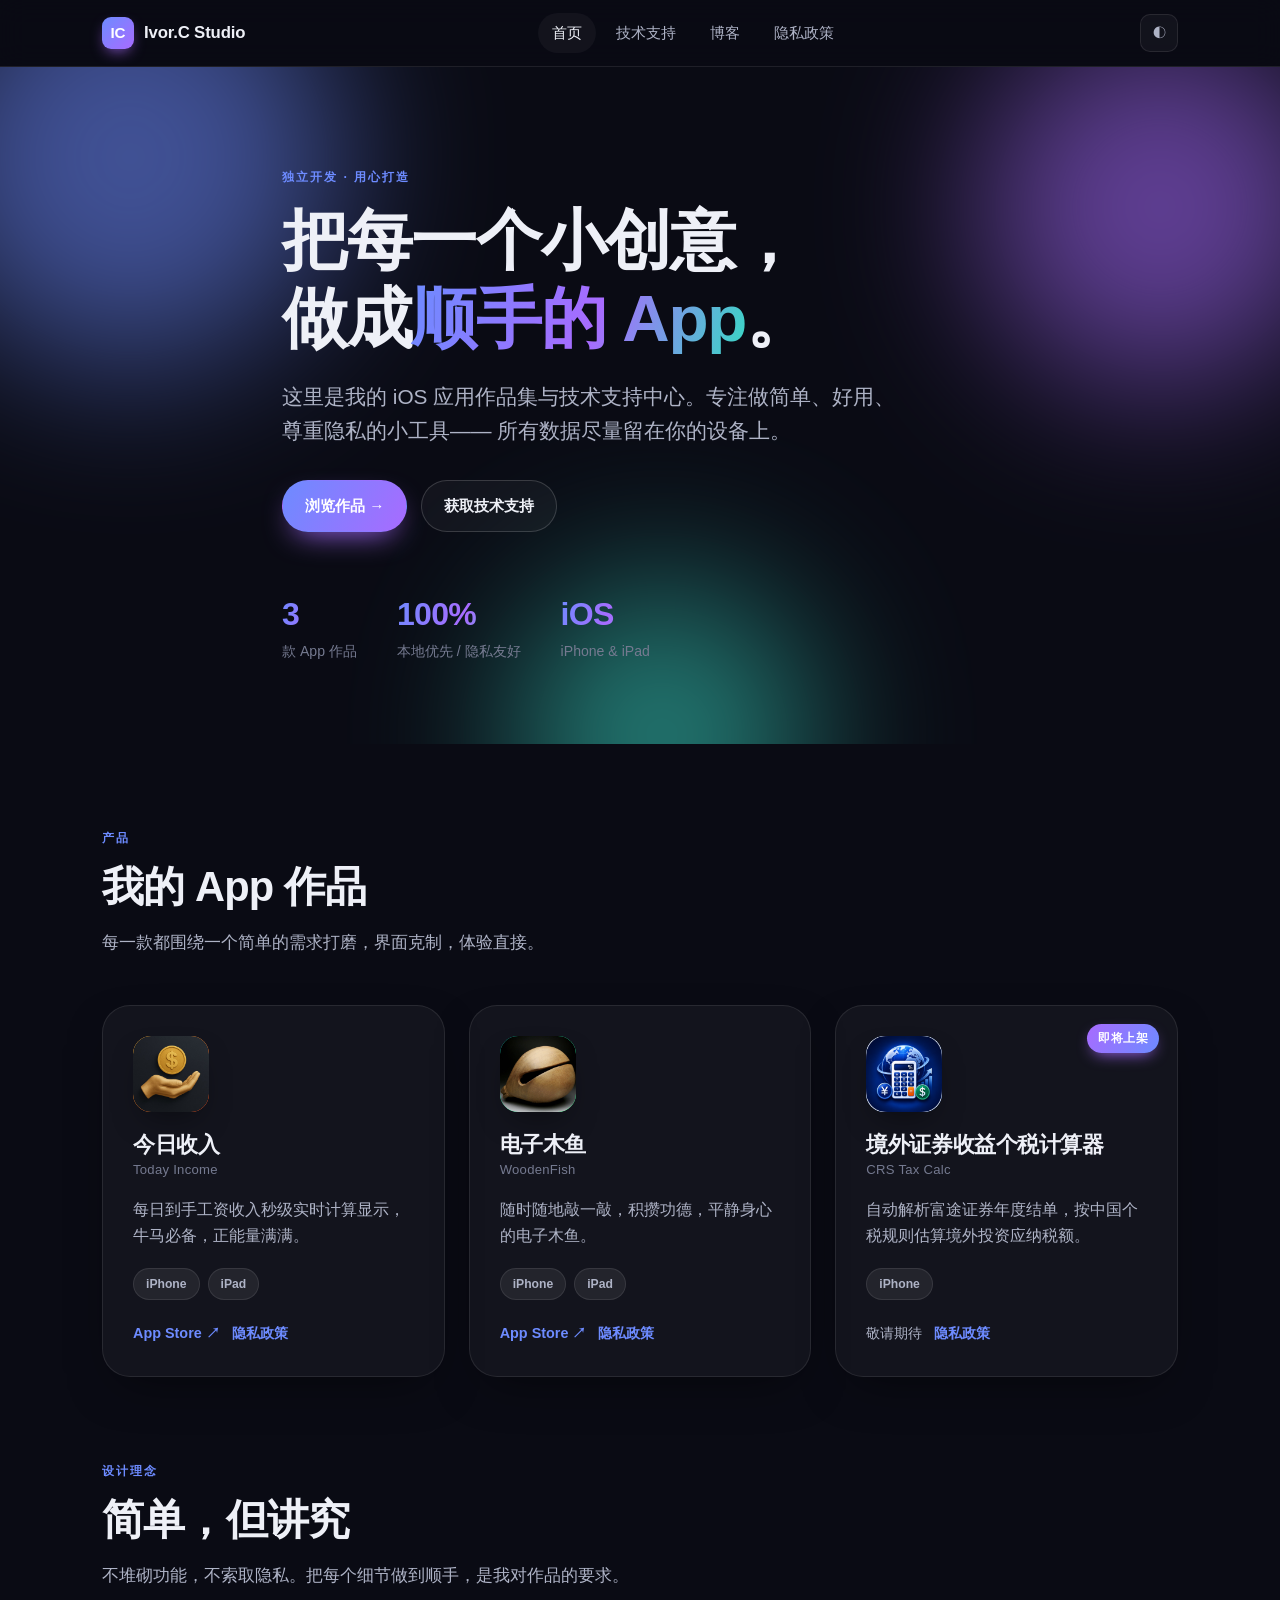
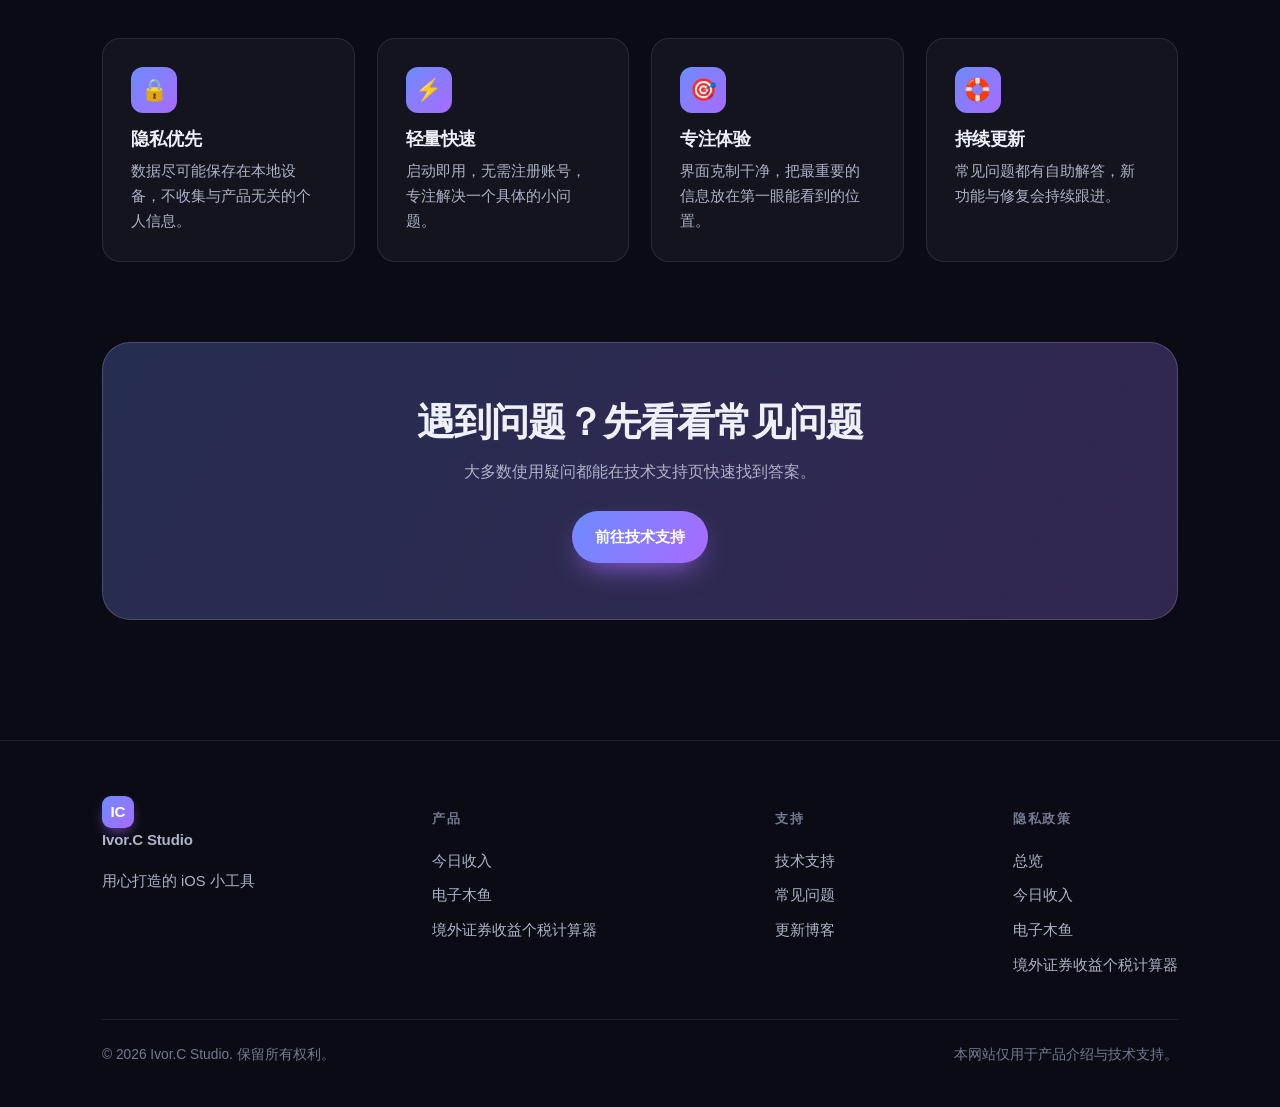
==== web-blog/index.html @ ad6deb75 "Restructure into user site: move blog to /web-blog, add root landing - Move the product/support site" ====
<!DOCTYPE html>
<html lang="zh-CN">
<head>
  <meta charset="UTF-8" />
  <meta name="viewport" content="width=device-width, initial-scale=1.0" />
  <title>Ivor.C Studio · iOS App 作品集与技术支持</title>
  <meta name="description" content="独立开发的 iOS 小工具作品集，提供产品介绍、技术支持与隐私政策。" />
  <link rel="stylesheet" href="css/styles.css" />
</head>
<body data-page="home">
  <div id="site-header"></div>

  <!-- HERO -->
  <section class="hero">
    <div class="hero-blob b1"></div>
    <div class="hero-blob b2"></div>
    <div class="hero-blob b3"></div>
    <div class="container hero-inner">
      <span class="eyebrow">独立开发 · 用心打造</span>
      <h1>把每一个小创意，<br />做成<span class="gradient-text">顺手的 App</span>。</h1>
      <p class="lead">
        这里是我的 iOS 应用作品集与技术支持中心。专注做简单、好用、尊重隐私的小工具——
        所有数据尽量留在你的设备上。
      </p>
      <div class="hero-actions">
        <a class="btn btn-primary" href="#products">浏览作品 →</a>
        <a class="btn btn-ghost" href="support.html">获取技术支持</a>
      </div>
      <div class="hero-stats">
        <div class="stat"><div class="num gradient-text">3</div><div class="label">款 App 作品</div></div>
        <div class="stat"><div class="num gradient-text">100%</div><div class="label">本地优先 / 隐私友好</div></div>
        <div class="stat"><div class="num gradient-text">iOS</div><div class="label">iPhone & iPad</div></div>
      </div>
    </div>
  </section>

  <!-- PRODUCTS -->
  <section class="section" id="products">
    <div class="container">
      <div class="section-head reveal">
        <span class="eyebrow">产品</span>
        <h2>我的 App 作品</h2>
        <p>每一款都围绕一个简单的需求打磨，界面克制，体验直接。</p>
      </div>
      <div class="product-grid" id="product-grid"></div>
    </div>
  </section>

  <!-- WHY / FEATURES -->
  <section class="section" style="padding-top:0">
    <div class="container">
      <div class="section-head reveal">
        <span class="eyebrow">设计理念</span>
        <h2>简单，但讲究</h2>
        <p>不堆砌功能，不索取隐私。把每个细节做到顺手，是我对作品的要求。</p>
      </div>
      <div class="feature-grid">
        <div class="feature reveal">
          <div class="f-icon">🔒</div>
          <h3>隐私优先</h3>
          <p>数据尽可能保存在本地设备，不收集与产品无关的个人信息。</p>
        </div>
        <div class="feature reveal">
          <div class="f-icon">⚡️</div>
          <h3>轻量快速</h3>
          <p>启动即用，无需注册账号，专注解决一个具体的小问题。</p>
        </div>
        <div class="feature reveal">
          <div class="f-icon">🎯</div>
          <h3>专注体验</h3>
          <p>界面克制干净，把最重要的信息放在第一眼能看到的位置。</p>
        </div>
        <div class="feature reveal">
          <div class="f-icon">🛟</div>
          <h3>持续更新</h3>
          <p>常见问题都有自助解答，新功能与修复会持续跟进。</p>
        </div>
      </div>
    </div>
  </section>

  <!-- CTA -->
  <section class="section" style="padding-top:0">
    <div class="container">
      <div class="cta-band reveal">
        <h2>遇到问题？先看看常见问题</h2>
        <p>大多数使用疑问都能在技术支持页快速找到答案。</p>
        <a class="btn btn-primary" href="support.html">前往技术支持</a>
      </div>
    </div>
  </section>

  <div id="site-footer"></div>
  <script src="js/main.js"></script>
</body>
</html>
---- web-blog/css/styles.css ----
/* ============================================================
   Design System — tokens
   ============================================================ */
:root {
  /* Brand accents */
  --accent: #6d8bff;
  --accent-2: #a86bff;
  --accent-3: #38d9c4;

  /* Surfaces (dark theme) */
  --bg: #0a0b14;
  --bg-soft: #11131f;
  --surface: rgba(255, 255, 255, 0.04);
  --surface-strong: rgba(255, 255, 255, 0.07);
  --border: rgba(255, 255, 255, 0.09);
  --border-strong: rgba(255, 255, 255, 0.16);

  /* Text */
  --text: #eef0f7;
  --text-soft: #aeb3c6;
  --text-faint: #757a90;

  /* Layout */
  --maxw: 1120px;
  --radius: 18px;
  --radius-lg: 28px;
  --shadow: 0 18px 50px -20px rgba(0, 0, 0, 0.6);

  --font-sans: -apple-system, BlinkMacSystemFont, "Segoe UI", "PingFang SC",
    "Hiragino Sans GB", "Microsoft YaHei", Roboto, Helvetica, Arial, sans-serif;
}

[data-theme="light"] {
  --bg: #f6f7fb;
  --bg-soft: #ffffff;
  --surface: rgba(15, 18, 40, 0.03);
  --surface-strong: rgba(15, 18, 40, 0.05);
  --border: rgba(15, 18, 40, 0.1);
  --border-strong: rgba(15, 18, 40, 0.18);
  --text: #14172a;
  --text-soft: #4a4f63;
  --text-faint: #82869a;
  --shadow: 0 18px 50px -24px rgba(20, 23, 42, 0.28);
}

/* ============================================================
   Reset / base
   ============================================================ */
*,
*::before,
*::after { box-sizing: border-box; }

html { scroll-behavior: smooth; -webkit-text-size-adjust: 100%; }

body {
  margin: 0;
  font-family: var(--font-sans);
  background: var(--bg);
  color: var(--text);
  line-height: 1.65;
  -webkit-font-smoothing: antialiased;
  text-rendering: optimizeLegibility;
  overflow-x: hidden;
}

a { color: inherit; text-decoration: none; }
img { max-width: 100%; display: block; }
ul { margin: 0; padding: 0; list-style: none; }

h1, h2, h3 { line-height: 1.2; letter-spacing: -0.02em; margin: 0; }

.container {
  width: 100%;
  max-width: var(--maxw);
  margin-inline: auto;
  padding-inline: 22px;
}

.eyebrow {
  display: inline-block;
  font-size: 0.78rem;
  font-weight: 600;
  letter-spacing: 0.16em;
  text-transform: uppercase;
  color: var(--accent);
  margin-bottom: 14px;
}

.muted { color: var(--text-soft); }

.gradient-text {
  background: linear-gradient(110deg, var(--accent), var(--accent-2) 55%, var(--accent-3));
  -webkit-background-clip: text;
  background-clip: text;
  -webkit-text-fill-color: transparent;
}

/* ============================================================
   Buttons
   ============================================================ */
.btn {
  display: inline-flex;
  align-items: center;
  gap: 8px;
  padding: 12px 22px;
  border-radius: 999px;
  font-weight: 600;
  font-size: 0.95rem;
  border: 1px solid transparent;
  cursor: pointer;
  transition: transform 0.18s ease, box-shadow 0.18s ease, background 0.18s ease,
    border-color 0.18s ease;
}
.btn:active { transform: translateY(1px); }

.btn-primary {
  color: #fff;
  background: linear-gradient(120deg, var(--accent), var(--accent-2));
  box-shadow: 0 12px 30px -12px var(--accent-2);
}
.btn-primary:hover { transform: translateY(-2px); box-shadow: 0 16px 36px -12px var(--accent-2); }

.btn-ghost {
  color: var(--text);
  background: var(--surface);
  border-color: var(--border-strong);
}
.btn-ghost:hover { background: var(--surface-strong); border-color: var(--accent); }

/* ============================================================
   Header / nav
   ============================================================ */
.site-header {
  position: sticky;
  top: 0;
  z-index: 50;
  backdrop-filter: blur(14px);
  -webkit-backdrop-filter: blur(14px);
  background: color-mix(in srgb, var(--bg) 72%, transparent);
  border-bottom: 1px solid var(--border);
}
.nav {
  display: flex;
  align-items: center;
  justify-content: space-between;
  height: 66px;
}
.brand {
  display: flex;
  align-items: center;
  gap: 10px;
  font-weight: 700;
  font-size: 1.05rem;
  letter-spacing: -0.01em;
}
.brand-mark {
  width: 32px;
  height: 32px;
  border-radius: 9px;
  background: linear-gradient(135deg, var(--accent), var(--accent-2));
  display: grid;
  place-items: center;
  color: #fff;
  font-weight: 800;
  font-size: 0.95rem;
  box-shadow: 0 6px 16px -6px var(--accent-2);
}
.nav-links {
  display: flex;
  align-items: center;
  gap: 6px;
}
.nav-links a {
  padding: 8px 14px;
  border-radius: 999px;
  color: var(--text-soft);
  font-size: 0.92rem;
  font-weight: 500;
  transition: color 0.15s ease, background 0.15s ease;
}
.nav-links a:hover,
.nav-links a.active { color: var(--text); background: var(--surface); }

.nav-actions { display: flex; align-items: center; gap: 10px; }

.icon-btn {
  width: 38px;
  height: 38px;
  display: grid;
  place-items: center;
  border-radius: 10px;
  background: var(--surface);
  border: 1px solid var(--border);
  color: var(--text-soft);
  cursor: pointer;
  transition: color 0.15s ease, border-color 0.15s ease;
}
.icon-btn:hover { color: var(--text); border-color: var(--border-strong); }

.nav-toggle { display: none; }

/* ============================================================
   Hero
   ============================================================ */
.hero {
  position: relative;
  padding: 96px 0 80px;
  overflow: hidden;
}
.hero-blob {
  position: absolute;
  border-radius: 50%;
  filter: blur(80px);
  opacity: 0.55;
  z-index: 0;
  animation: float 14s ease-in-out infinite;
}
.hero-blob.b1 { width: 420px; height: 420px; background: var(--accent); top: -120px; left: -80px; }
.hero-blob.b2 { width: 360px; height: 360px; background: var(--accent-2); top: -40px; right: -60px; animation-delay: -4s; }
.hero-blob.b3 { width: 300px; height: 300px; background: var(--accent-3); bottom: -140px; left: 40%; animation-delay: -8s; }

@keyframes float {
  0%, 100% { transform: translate(0, 0) scale(1); }
  50% { transform: translate(20px, -24px) scale(1.08); }
}

.hero-inner { position: relative; z-index: 1; max-width: 760px; }
.hero h1 {
  font-size: clamp(2.4rem, 6vw, 4.1rem);
  font-weight: 800;
  margin-bottom: 20px;
}
.hero p.lead {
  font-size: clamp(1.05rem, 2.4vw, 1.3rem);
  color: var(--text-soft);
  max-width: 620px;
  margin-bottom: 32px;
}
.hero-actions { display: flex; flex-wrap: wrap; gap: 14px; }

.hero-stats {
  display: flex;
  flex-wrap: wrap;
  gap: 40px;
  margin-top: 56px;
  position: relative;
  z-index: 1;
}
.stat .num { font-size: 2rem; font-weight: 800; letter-spacing: -0.02em; }
.stat .label { color: var(--text-faint); font-size: 0.88rem; }

/* ============================================================
   Sections
   ============================================================ */
.section { padding: 80px 0; }
.section-head { max-width: 640px; margin-bottom: 48px; }
.section-head h2 { font-size: clamp(1.8rem, 4vw, 2.6rem); font-weight: 800; margin-bottom: 14px; }
.section-head p { color: var(--text-soft); font-size: 1.05rem; }

/* ============================================================
   Product cards
   ============================================================ */
.product-grid {
  display: grid;
  grid-template-columns: repeat(auto-fit, minmax(300px, 1fr));
  gap: 24px;
}
.product-card {
  position: relative;
  padding: 30px;
  border-radius: var(--radius-lg);
  background: var(--surface);
  border: 1px solid var(--border);
  box-shadow: var(--shadow);
  overflow: hidden;
  transition: transform 0.25s ease, border-color 0.25s ease;
}
.product-card::before {
  content: "";
  position: absolute;
  inset: 0;
  background: radial-gradient(600px circle at var(--mx, 50%) var(--my, 0%),
    color-mix(in srgb, var(--accent) 16%, transparent), transparent 45%);
  opacity: 0;
  transition: opacity 0.3s ease;
  pointer-events: none;
}
.product-card:hover { transform: translateY(-6px); border-color: var(--border-strong); }
.product-card:hover::before { opacity: 1; }

.app-icon {
  width: 76px;
  height: 76px;
  border-radius: 18px;
  display: grid;
  place-items: center;
  font-size: 2.1rem;
  color: #fff;
  margin-bottom: 20px;
  overflow: hidden;
  box-shadow: 0 14px 30px -12px rgba(0, 0, 0, 0.5);
}
.app-icon img {
  width: 100%;
  height: 100%;
  object-fit: cover;
  border-radius: inherit;
  display: block;
}
.product-card h3 { font-size: 1.35rem; font-weight: 700; margin-bottom: 2px; }
.product-card .en-sub {
  color: var(--text-faint);
  font-size: 0.82rem;
  font-weight: 500;
  letter-spacing: 0.02em;
  margin: 0 0 12px;
}
.product-card .tagline { color: var(--text-soft); margin-bottom: 18px; min-height: 48px; }

.badge-soon {
  position: absolute;
  top: 18px;
  right: 18px;
  z-index: 2;
  font-size: 0.72rem;
  font-weight: 700;
  letter-spacing: 0.04em;
  padding: 5px 11px;
  border-radius: 999px;
  color: #fff;
  background: linear-gradient(120deg, var(--accent-2), var(--accent));
  box-shadow: 0 6px 16px -6px var(--accent-2);
}

.platforms { display: flex; gap: 8px; flex-wrap: wrap; margin-bottom: 22px; }
.pill {
  font-size: 0.76rem;
  font-weight: 600;
  padding: 5px 12px;
  border-radius: 999px;
  background: var(--surface-strong);
  border: 1px solid var(--border);
  color: var(--text-soft);
}
.product-links { display: flex; gap: 12px; align-items: center; }
.product-links a { font-size: 0.9rem; font-weight: 600; color: var(--accent); }
.product-links a:hover { text-decoration: underline; }

/* ============================================================
   Feature grid
   ============================================================ */
.feature-grid {
  display: grid;
  grid-template-columns: repeat(auto-fit, minmax(250px, 1fr));
  gap: 22px;
}
.feature {
  padding: 28px;
  border-radius: var(--radius);
  background: var(--surface);
  border: 1px solid var(--border);
}
.feature .f-icon {
  width: 46px;
  height: 46px;
  border-radius: 12px;
  display: grid;
  place-items: center;
  font-size: 1.35rem;
  background: linear-gradient(135deg, var(--accent), var(--accent-2));
  color: #fff;
  margin-bottom: 16px;
}
.feature h3 { font-size: 1.1rem; margin-bottom: 8px; }
.feature p { color: var(--text-soft); font-size: 0.95rem; margin: 0; }

/* ============================================================
   FAQ / accordion
   ============================================================ */
.faq-list { display: grid; gap: 14px; max-width: 820px; }
.faq-item {
  border: 1px solid var(--border);
  border-radius: var(--radius);
  background: var(--surface);
  overflow: hidden;
}
.faq-q {
  width: 100%;
  text-align: left;
  background: none;
  border: none;
  color: var(--text);
  font-size: 1.02rem;
  font-weight: 600;
  padding: 20px 22px;
  cursor: pointer;
  display: flex;
  justify-content: space-between;
  align-items: center;
  gap: 16px;
  font-family: inherit;
}
.faq-q .chevron { transition: transform 0.25s ease; color: var(--text-faint); }
.faq-item.open .chevron { transform: rotate(180deg); }
.faq-a {
  max-height: 0;
  overflow: hidden;
  transition: max-height 0.3s ease;
  color: var(--text-soft);
}
.faq-a-inner { padding: 0 22px 22px; }
.faq-a a { color: var(--accent); }

/* ============================================================
   Contact / support cards
   ============================================================ */
.support-grid {
  display: grid;
  grid-template-columns: repeat(auto-fit, minmax(260px, 1fr));
  gap: 22px;
  margin-bottom: 56px;
}
.support-card {
  padding: 30px;
  border-radius: var(--radius);
  background: var(--surface);
  border: 1px solid var(--border);
  text-align: center;
}
.support-card .f-icon {
  width: 52px; height: 52px; margin: 0 auto 16px;
  border-radius: 14px; display: grid; place-items: center;
  font-size: 1.5rem; color: #fff;
  background: linear-gradient(135deg, var(--accent), var(--accent-2));
}
.support-card h3 { margin-bottom: 8px; }
.support-card p { color: var(--text-soft); margin: 0 0 16px; font-size: 0.95rem; }

/* ============================================================
   Blog
   ============================================================ */
.post-grid {
  display: grid;
  grid-template-columns: repeat(auto-fill, minmax(300px, 1fr));
  gap: 24px;
}
.post-card {
  display: flex;
  flex-direction: column;
  padding: 26px;
  border-radius: var(--radius);
  background: var(--surface);
  border: 1px solid var(--border);
  transition: transform 0.2s ease, border-color 0.2s ease;
}
.post-card:hover { transform: translateY(-4px); border-color: var(--border-strong); }
.post-card .date { font-size: 0.82rem; color: var(--text-faint); margin-bottom: 10px; }
.post-card h3 { font-size: 1.2rem; margin-bottom: 10px; }
.post-card p { color: var(--text-soft); font-size: 0.94rem; flex: 1; margin: 0 0 16px; }
.post-card .read { color: var(--accent); font-weight: 600; font-size: 0.9rem; }
.tag {
  display: inline-block;
  font-size: 0.74rem;
  font-weight: 600;
  padding: 3px 10px;
  border-radius: 999px;
  background: color-mix(in srgb, var(--accent) 16%, transparent);
  color: var(--accent);
  margin-bottom: 14px;
  align-self: flex-start;
}

/* Article body */
.article { max-width: 760px; margin-inline: auto; padding: 60px 0; }
.article-head { margin-bottom: 40px; }
.article-head h1 { font-size: clamp(2rem, 5vw, 3rem); font-weight: 800; margin-bottom: 16px; }
.article-meta { color: var(--text-faint); font-size: 0.9rem; }
.prose { font-size: 1.06rem; color: var(--text); }
.prose h2 { font-size: 1.5rem; margin: 40px 0 14px; }
.prose h3 { font-size: 1.2rem; margin: 28px 0 10px; }
.prose p { margin: 0 0 18px; color: var(--text-soft); }
.prose ul { padding-left: 1.2em; list-style: disc; margin: 0 0 18px; color: var(--text-soft); }
.prose ol { padding-left: 1.3em; list-style: decimal; margin: 0 0 18px; color: var(--text-soft); }
.prose li { margin-bottom: 8px; }
.prose a { color: var(--accent); }
.prose strong { color: var(--text); }
.prose code {
  background: var(--surface-strong);
  padding: 2px 7px;
  border-radius: 6px;
  font-size: 0.92em;
}

/* ============================================================
   Privacy pages
   ============================================================ */
.policy-nav {
  display: flex;
  flex-wrap: wrap;
  gap: 10px;
  margin-bottom: 40px;
}
.policy-nav a {
  padding: 9px 16px;
  border-radius: 999px;
  border: 1px solid var(--border);
  background: var(--surface);
  font-size: 0.9rem;
  font-weight: 600;
  color: var(--text-soft);
  transition: color 0.15s ease, border-color 0.15s ease;
}
.policy-nav a:hover, .policy-nav a.active { color: var(--text); border-color: var(--accent); }
.policy-nav .nav-badge {
  font-size: 0.68rem;
  font-weight: 700;
  color: var(--accent);
}

/* Privacy top bar with language switch */
.policy-top {
  display: flex;
  align-items: center;
  justify-content: space-between;
  gap: 16px;
  margin-top: 40px;
  margin-bottom: 24px;
}
.lang-switch {
  display: inline-flex;
  padding: 4px;
  border-radius: 999px;
  background: var(--surface);
  border: 1px solid var(--border);
  gap: 2px;
}
.lang-switch a,
.lang-switch button {
  display: inline-block;
  border: none;
  background: none;
  color: var(--text-soft);
  font-family: inherit;
  font-size: 0.86rem;
  font-weight: 600;
  line-height: 1;
  padding: 7px 16px;
  border-radius: 999px;
  cursor: pointer;
  text-decoration: none;
  transition: color 0.15s ease, background 0.15s ease;
}
.lang-switch a.on,
.lang-switch button.on {
  color: #fff;
  background: linear-gradient(120deg, var(--accent), var(--accent-2));
}
.lang-switch a:not(.on):hover,
.lang-switch button:not(.on):hover { color: var(--text); }

.meta-badge {
  color: var(--accent);
  font-weight: 600;
}
.lead-muted {
  font-size: 1.08rem;
  color: var(--text-soft);
}
.policy-section { margin-bottom: 8px; }
.policy-section h2 { scroll-margin-top: 90px; }

/* ============================================================
   CTA band
   ============================================================ */
.cta-band {
  position: relative;
  border-radius: var(--radius-lg);
  padding: 56px 40px;
  text-align: center;
  overflow: hidden;
  background: linear-gradient(120deg,
    color-mix(in srgb, var(--accent) 22%, var(--bg-soft)),
    color-mix(in srgb, var(--accent-2) 22%, var(--bg-soft)));
  border: 1px solid var(--border-strong);
}
.cta-band h2 { font-size: clamp(1.6rem, 4vw, 2.4rem); margin-bottom: 14px; }
.cta-band p { color: var(--text-soft); max-width: 540px; margin: 0 auto 26px; }

/* ============================================================
   Footer
   ============================================================ */
.site-footer {
  border-top: 1px solid var(--border);
  padding: 50px 0 40px;
  margin-top: 40px;
}
.footer-grid {
  display: flex;
  flex-wrap: wrap;
  justify-content: space-between;
  gap: 30px;
  margin-bottom: 36px;
}
.footer-col h4 {
  font-size: 0.82rem;
  text-transform: uppercase;
  letter-spacing: 0.12em;
  color: var(--text-faint);
  margin-bottom: 14px;
}
.footer-col a {
  display: block;
  color: var(--text-soft);
  font-size: 0.94rem;
  padding: 5px 0;
  transition: color 0.15s ease;
}
.footer-col a:hover { color: var(--text); }
.footer-bottom {
  display: flex;
  flex-wrap: wrap;
  justify-content: space-between;
  gap: 12px;
  padding-top: 24px;
  border-top: 1px solid var(--border);
  color: var(--text-faint);
  font-size: 0.86rem;
}

/* ============================================================
   Scroll reveal
   ============================================================ */
.reveal { opacity: 0; transform: translateY(24px); transition: opacity 0.6s ease, transform 0.6s ease; }
.reveal.in { opacity: 1; transform: none; }

/* ============================================================
   Responsive
   ============================================================ */
@media (max-width: 760px) {
  .nav-links {
    position: fixed;
    inset: 66px 0 auto 0;
    flex-direction: column;
    align-items: stretch;
    gap: 4px;
    padding: 16px 22px 24px;
    background: var(--bg-soft);
    border-bottom: 1px solid var(--border);
    transform: translateY(-120%);
    transition: transform 0.28s ease;
  }
  .nav-links.open { transform: translateY(0); }
  .nav-links a { padding: 12px 14px; }
  .nav-toggle { display: grid; }
  .hero-stats { gap: 28px; }
  .footer-grid { flex-direction: column; gap: 24px; }
}

@media (prefers-reduced-motion: reduce) {
  *, *::before, *::after { animation: none !important; transition: none !important; scroll-behavior: auto; }
  .reveal { opacity: 1; transform: none; }
}
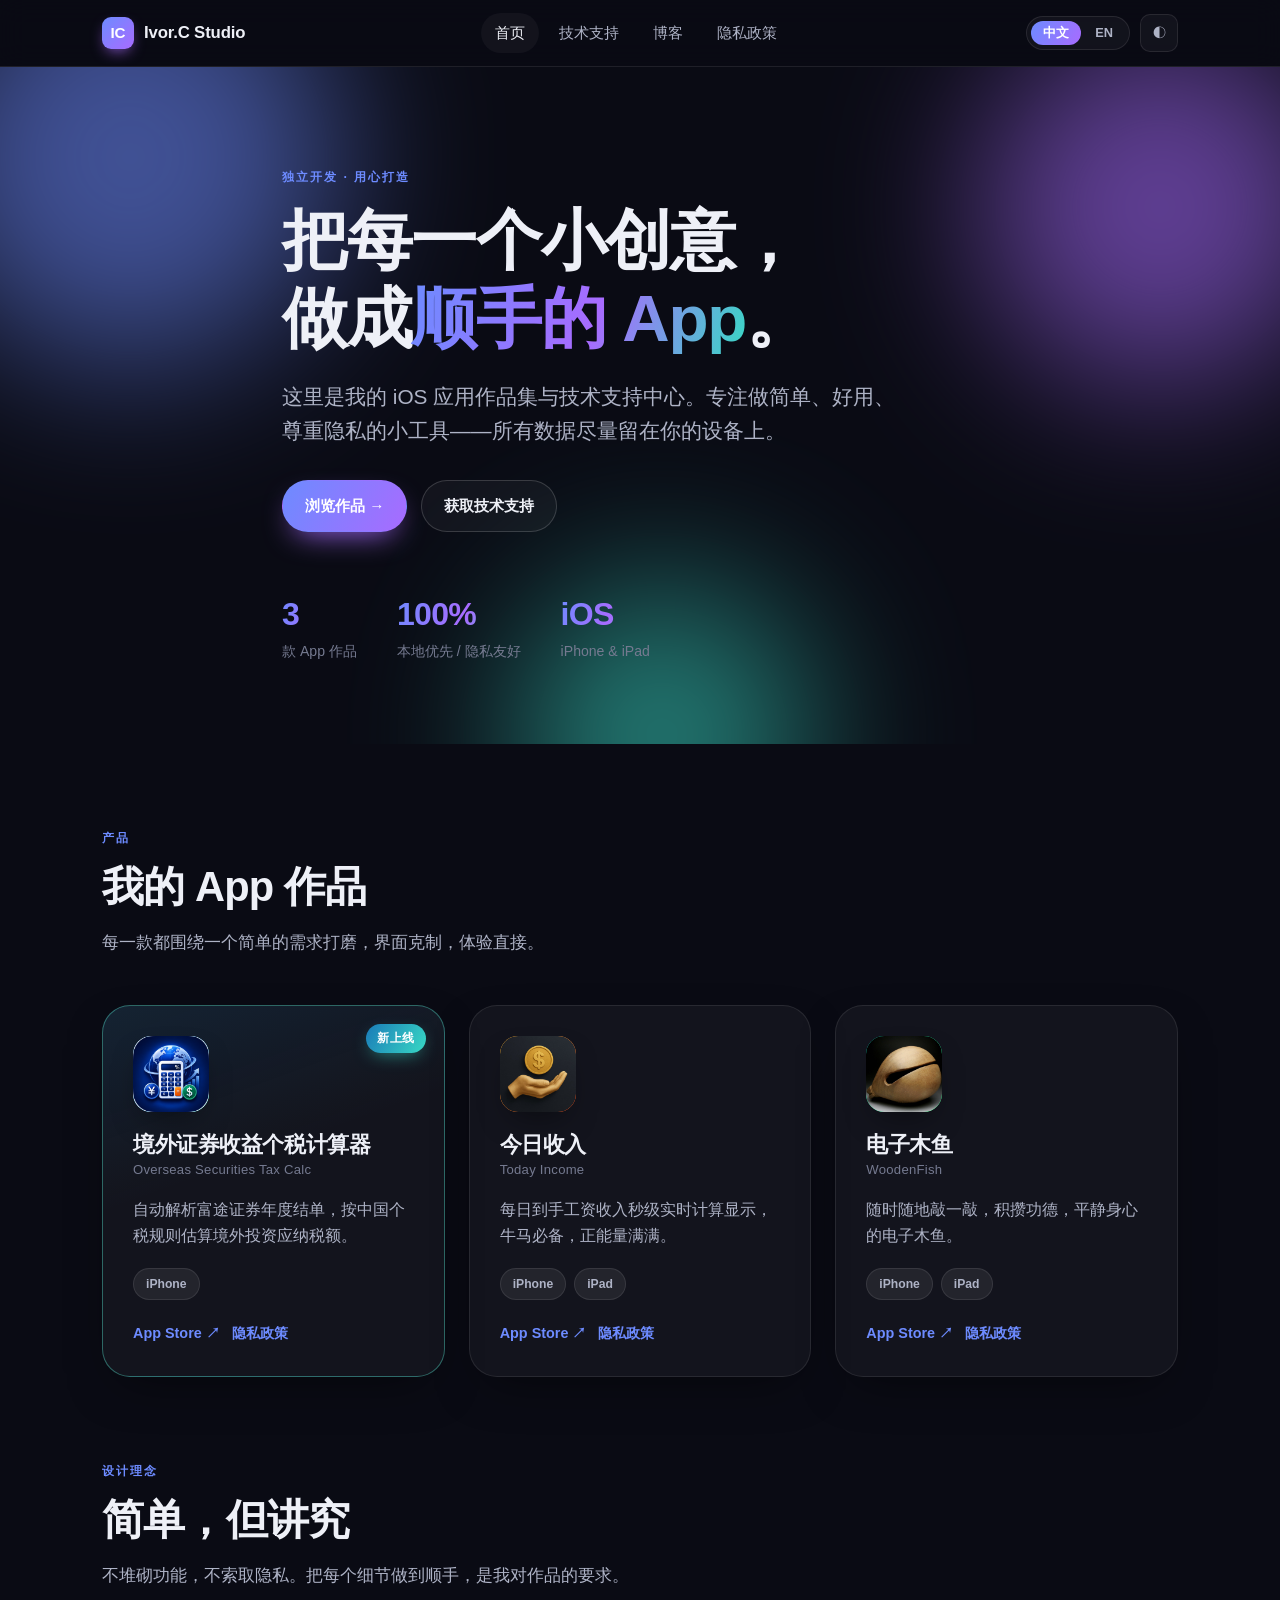
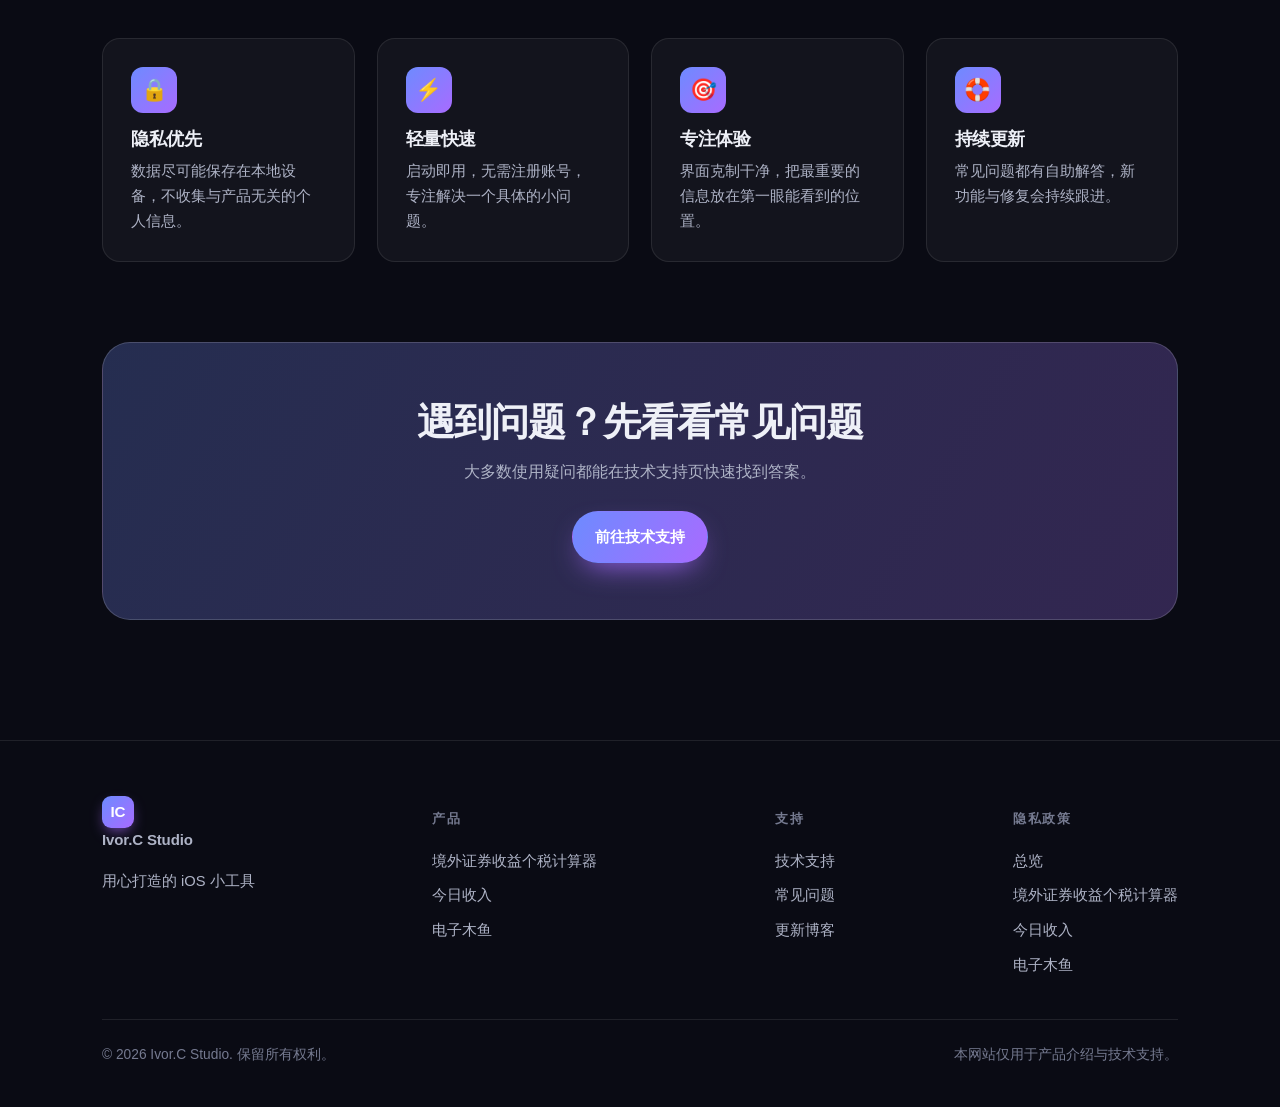
==== commit 41f2fce6: "Add bilingual site and launch tax calculator Add persistent Chinese/English switching across the sit" ====
--- a/web-blog/index.html
+++ b/web-blog/index.html
@@ -16,20 +16,20 @@
     <div class="hero-blob b2"></div>
     <div class="hero-blob b3"></div>
     <div class="container hero-inner">
-      <span class="eyebrow">独立开发 · 用心打造</span>
-      <h1>把每一个小创意，<br />做成<span class="gradient-text">顺手的 App</span>。</h1>
-      <p class="lead">
+      <span class="eyebrow" data-i18n="home.eyebrow">独立开发 · 用心打造</span>
+      <h1 data-i18n-html="home.h1">把每一个小创意，<br />做成<span class="gradient-text">顺手的 App</span>。</h1>
+      <p class="lead" data-i18n="home.lead">
         这里是我的 iOS 应用作品集与技术支持中心。专注做简单、好用、尊重隐私的小工具——
         所有数据尽量留在你的设备上。
       </p>
       <div class="hero-actions">
-        <a class="btn btn-primary" href="#products">浏览作品 →</a>
-        <a class="btn btn-ghost" href="support.html">获取技术支持</a>
+        <a class="btn btn-primary" href="#products" data-i18n="home.ctaProducts">浏览作品 →</a>
+        <a class="btn btn-ghost" href="support.html" data-i18n="home.ctaSupport">获取技术支持</a>
       </div>
       <div class="hero-stats">
-        <div class="stat"><div class="num gradient-text">3</div><div class="label">款 App 作品</div></div>
-        <div class="stat"><div class="num gradient-text">100%</div><div class="label">本地优先 / 隐私友好</div></div>
-        <div class="stat"><div class="num gradient-text">iOS</div><div class="label">iPhone & iPad</div></div>
+        <div class="stat"><div class="num gradient-text">3</div><div class="label" data-i18n="home.statApps">款 App 作品</div></div>
+        <div class="stat"><div class="num gradient-text">100%</div><div class="label" data-i18n="home.statPrivacy">本地优先 / 隐私友好</div></div>
+        <div class="stat"><div class="num gradient-text">iOS</div><div class="label" data-i18n="home.statPlatform">iPhone & iPad</div></div>
       </div>
     </div>
   </section>
@@ -38,9 +38,9 @@
   <section class="section" id="products">
     <div class="container">
       <div class="section-head reveal">
-        <span class="eyebrow">产品</span>
-        <h2>我的 App 作品</h2>
-        <p>每一款都围绕一个简单的需求打磨，界面克制，体验直接。</p>
+        <span class="eyebrow" data-i18n="home.productsEyebrow">产品</span>
+        <h2 data-i18n="home.productsH2">我的 App 作品</h2>
+        <p data-i18n="home.productsLead">每一款都围绕一个简单的需求打磨，界面克制，体验直接。</p>
       </div>
       <div class="product-grid" id="product-grid"></div>
     </div>
@@ -50,30 +50,30 @@
   <section class="section" style="padding-top:0">
     <div class="container">
       <div class="section-head reveal">
-        <span class="eyebrow">设计理念</span>
-        <h2>简单，但讲究</h2>
-        <p>不堆砌功能，不索取隐私。把每个细节做到顺手，是我对作品的要求。</p>
+        <span class="eyebrow" data-i18n="home.whyEyebrow">设计理念</span>
+        <h2 data-i18n="home.whyH2">简单，但讲究</h2>
+        <p data-i18n="home.whyLead">不堆砌功能，不索取隐私。把每个细节做到顺手，是我对作品的要求。</p>
       </div>
       <div class="feature-grid">
         <div class="feature reveal">
           <div class="f-icon">🔒</div>
-          <h3>隐私优先</h3>
-          <p>数据尽可能保存在本地设备，不收集与产品无关的个人信息。</p>
+          <h3 data-i18n="home.f1h">隐私优先</h3>
+          <p data-i18n="home.f1p">数据尽可能保存在本地设备，不收集与产品无关的个人信息。</p>
         </div>
         <div class="feature reveal">
           <div class="f-icon">⚡️</div>
-          <h3>轻量快速</h3>
-          <p>启动即用，无需注册账号，专注解决一个具体的小问题。</p>
+          <h3 data-i18n="home.f2h">轻量快速</h3>
+          <p data-i18n="home.f2p">启动即用，无需注册账号，专注解决一个具体的小问题。</p>
         </div>
         <div class="feature reveal">
           <div class="f-icon">🎯</div>
-          <h3>专注体验</h3>
-          <p>界面克制干净，把最重要的信息放在第一眼能看到的位置。</p>
+          <h3 data-i18n="home.f3h">专注体验</h3>
+          <p data-i18n="home.f3p">界面克制干净，把最重要的信息放在第一眼能看到的位置。</p>
         </div>
         <div class="feature reveal">
           <div class="f-icon">🛟</div>
-          <h3>持续更新</h3>
-          <p>常见问题都有自助解答，新功能与修复会持续跟进。</p>
+          <h3 data-i18n="home.f4h">持续更新</h3>
+          <p data-i18n="home.f4p">常见问题都有自助解答，新功能与修复会持续跟进。</p>
         </div>
       </div>
     </div>
@@ -83,9 +83,9 @@
   <section class="section" style="padding-top:0">
     <div class="container">
       <div class="cta-band reveal">
-        <h2>遇到问题？先看看常见问题</h2>
-        <p>大多数使用疑问都能在技术支持页快速找到答案。</p>
-        <a class="btn btn-primary" href="support.html">前往技术支持</a>
+        <h2 data-i18n="home.ctaH2">遇到问题？先看看常见问题</h2>
+        <p data-i18n="home.ctaP">大多数使用疑问都能在技术支持页快速找到答案。</p>
+        <a class="btn btn-primary" href="support.html" data-i18n="home.ctaBtn">前往技术支持</a>
       </div>
     </div>
   </section>
--- a/web-blog/css/styles.css
+++ b/web-blog/css/styles.css
@@ -182,6 +182,14 @@
 .nav-links a.active { color: var(--text); background: var(--surface); }
 
 .nav-actions { display: flex; align-items: center; gap: 10px; }
+.nav-actions .lang-switch {
+  flex-shrink: 0;
+}
+.nav-actions .lang-switch a,
+.nav-actions .lang-switch button {
+  padding: 6px 12px;
+  font-size: 0.8rem;
+}
 
 .icon-btn {
   width: 38px;
@@ -317,7 +325,8 @@
 }
 .product-card .tagline { color: var(--text-soft); margin-bottom: 18px; min-height: 48px; }
 
-.badge-soon {
+.badge-soon,
+.badge-new {
   position: absolute;
   top: 18px;
   right: 18px;
@@ -330,6 +339,19 @@
   color: #fff;
   background: linear-gradient(120deg, var(--accent-2), var(--accent));
   box-shadow: 0 6px 16px -6px var(--accent-2);
+}
+.badge-new {
+  background: linear-gradient(120deg, #1a7bb8, #38d9c4);
+  box-shadow: 0 6px 18px -6px rgba(56, 217, 196, 0.65);
+}
+.product-card--new {
+  border-color: color-mix(in srgb, #38d9c4 35%, var(--border));
+  background:
+    linear-gradient(160deg, color-mix(in srgb, #1a7bb8 14%, transparent), transparent 42%),
+    var(--surface);
+}
+.product-card--new:hover {
+  border-color: color-mix(in srgb, #38d9c4 55%, var(--border-strong));
 }
 
 .platforms { display: flex; gap: 8px; flex-wrap: wrap; margin-bottom: 22px; }
@@ -517,15 +539,6 @@
   color: var(--accent);
 }
 
-/* Privacy top bar with language switch */
-.policy-top {
-  display: flex;
-  align-items: center;
-  justify-content: space-between;
-  gap: 16px;
-  margin-top: 40px;
-  margin-bottom: 24px;
-}
 .lang-switch {
   display: inline-flex;
   padding: 4px;
@@ -652,6 +665,9 @@
   .nav-links.open { transform: translateY(0); }
   .nav-links a { padding: 12px 14px; }
   .nav-toggle { display: grid; }
+  .nav-actions { gap: 6px; }
+  .nav-actions .lang-switch a,
+  .nav-actions .lang-switch button { padding: 6px 10px; font-size: 0.76rem; }
   .hero-stats { gap: 28px; }
   .footer-grid { flex-direction: column; gap: 24px; }
 }
